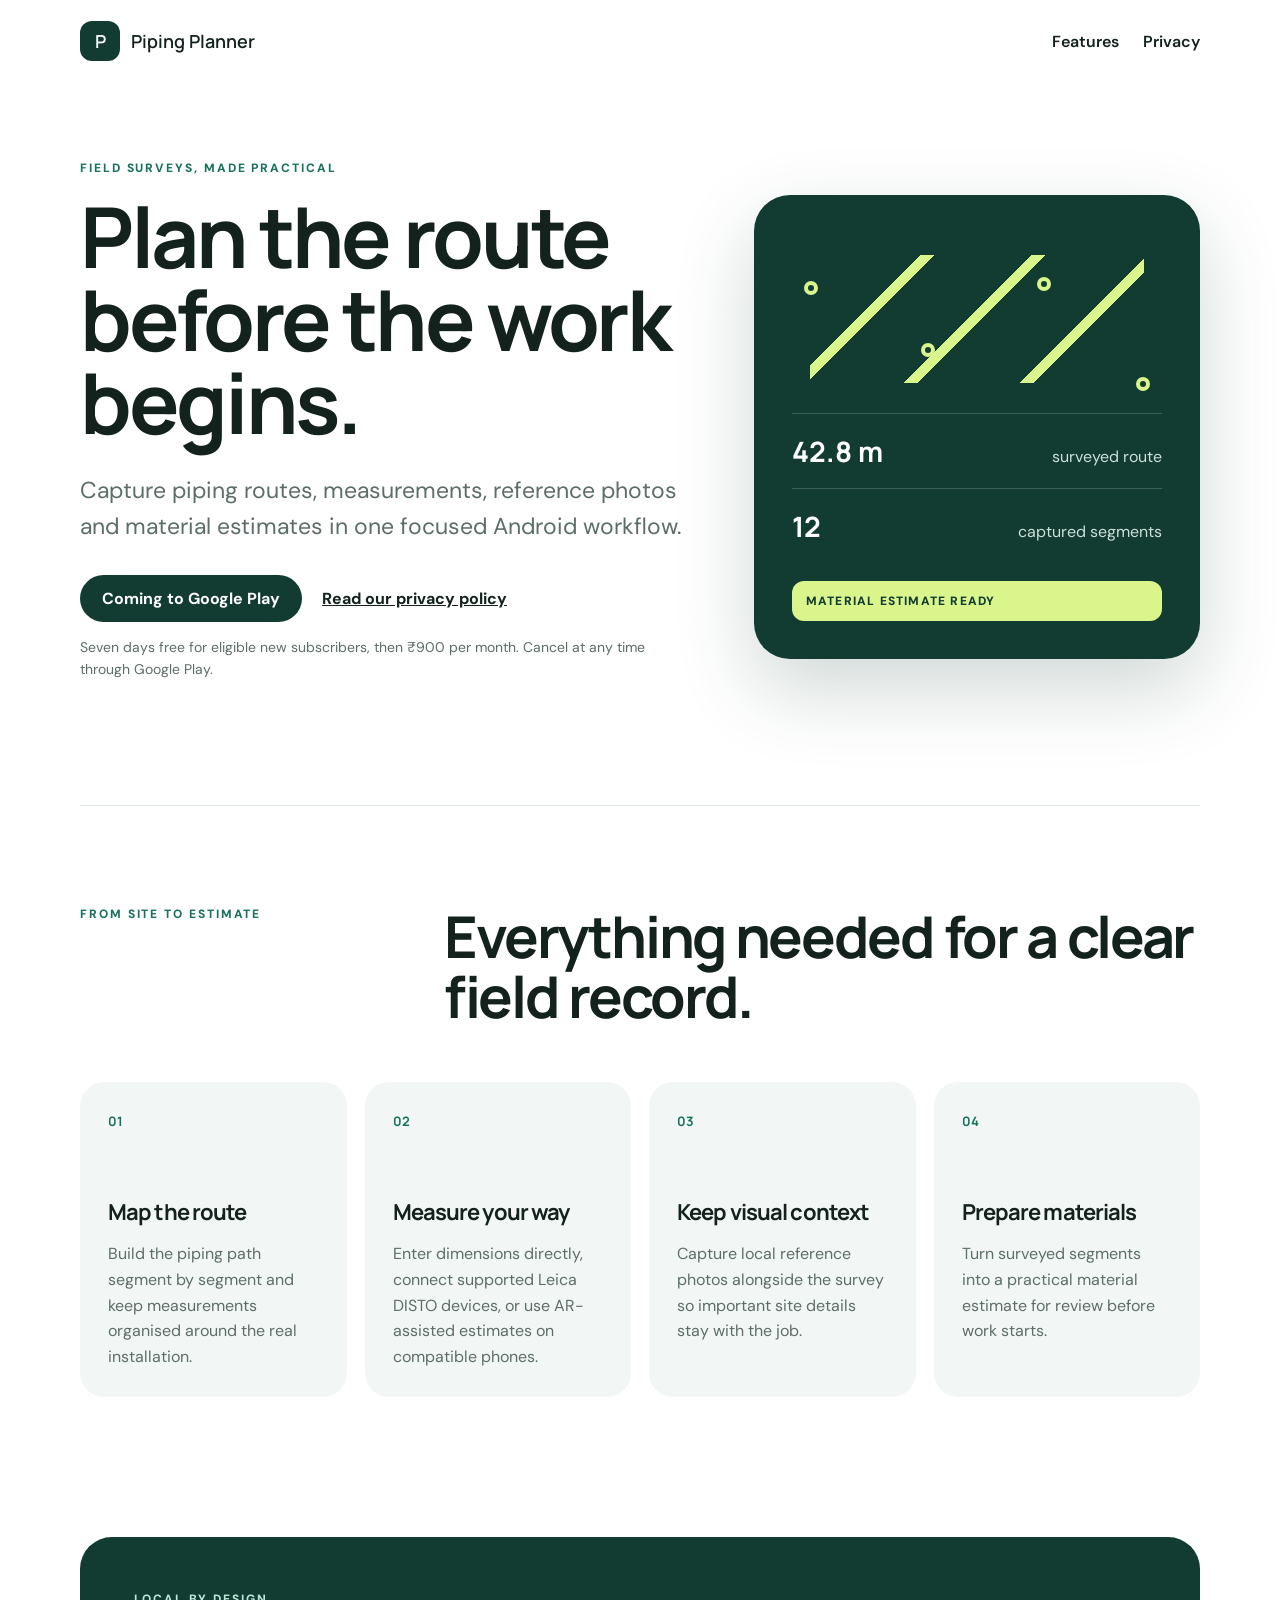
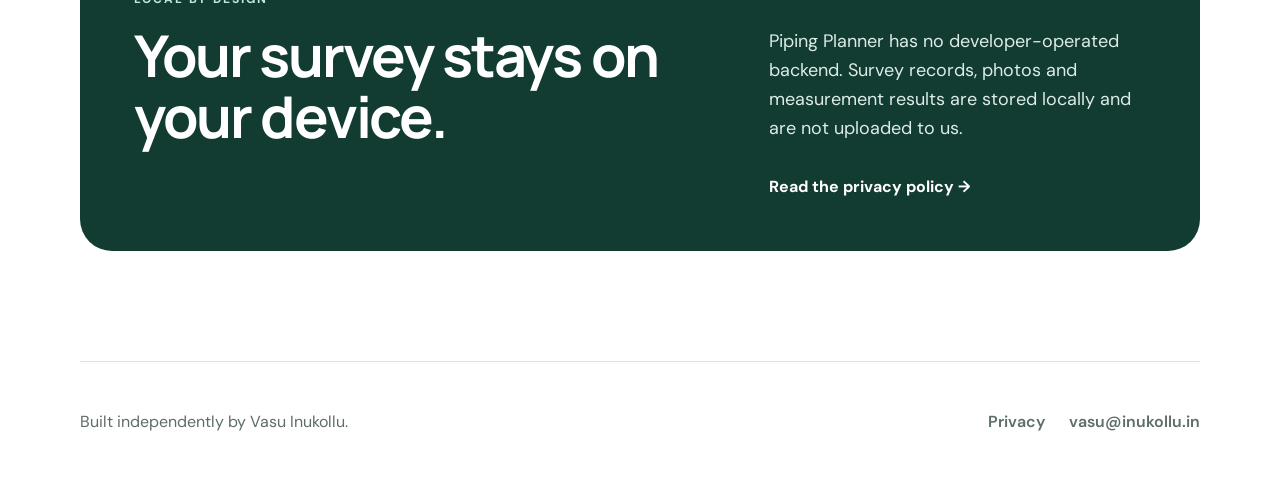
==== index.html @ 53d3d815 "Launch Piping Planner website" ====
<!doctype html>
<html lang="en">
  <head>
    <meta charset="utf-8" />
    <meta name="viewport" content="width=device-width, initial-scale=1" />
    <title>Piping Planner — Plan piping routes with confidence</title>
    <meta name="description" content="Survey piping routes, capture measurements and photos, and prepare practical material estimates from the field." />
    <link rel="canonical" href="https://pipingplanner.inukollu.in/" />
    <meta property="og:title" content="Piping Planner" />
    <meta property="og:description" content="Plan piping routes, capture field measurements and prepare material estimates." />
    <meta property="og:url" content="https://pipingplanner.inukollu.in/" />
    <meta name="theme-color" content="#123b32" />
    <link rel="stylesheet" href="styles.css" />
  </head>
  <body>
    <header class="nav shell">
      <a class="brand" href="./" aria-label="Piping Planner home"><span class="brand-mark" aria-hidden="true">P</span><span>Piping Planner</span></a>
      <nav><a href="#features">Features</a><a href="privacy/">Privacy</a></nav>
    </header>

    <main>
      <section class="hero shell">
        <div class="hero-copy">
          <p class="eyebrow">FIELD SURVEYS, MADE PRACTICAL</p>
          <h1>Plan the route before the work begins.</h1>
          <p class="lede">Capture piping routes, measurements, reference photos and material estimates in one focused Android workflow.</p>
          <div class="actions"><span class="primary">Coming to Google Play</span><a href="privacy/">Read our privacy policy</a></div>
          <p class="trial">Seven days free for eligible new subscribers, then ₹900 per month. Cancel at any time through Google Play.</p>
        </div>
        <div class="route-card" aria-label="Illustration of a planned piping route">
          <div class="route-line"><i></i><i></i><i></i><i></i></div>
          <div class="metric"><strong>42.8 m</strong><span>surveyed route</span></div>
          <div class="metric"><strong>12</strong><span>captured segments</span></div>
          <div class="status">MATERIAL ESTIMATE READY</div>
        </div>
      </section>

      <section class="features shell" id="features">
        <div class="section-heading"><p class="eyebrow">FROM SITE TO ESTIMATE</p><h2>Everything needed for a clear field record.</h2></div>
        <div class="feature-grid">
          <article><span>01</span><h3>Map the route</h3><p>Build the piping path segment by segment and keep measurements organised around the real installation.</p></article>
          <article><span>02</span><h3>Measure your way</h3><p>Enter dimensions directly, connect supported Leica DISTO devices, or use AR-assisted estimates on compatible phones.</p></article>
          <article><span>03</span><h3>Keep visual context</h3><p>Capture local reference photos alongside the survey so important site details stay with the job.</p></article>
          <article><span>04</span><h3>Prepare materials</h3><p>Turn surveyed segments into a practical material estimate for review before work starts.</p></article>
        </div>
      </section>

      <section class="privacy-callout shell">
        <div><p class="eyebrow">LOCAL BY DESIGN</p><h2>Your survey stays on your device.</h2></div>
        <p>Piping Planner has no developer-operated backend. Survey records, photos and measurement results are stored locally and are not uploaded to us.</p>
        <a href="privacy/">Read the privacy policy <span aria-hidden="true">→</span></a>
      </section>
    </main>

    <footer class="shell"><p>Built independently by Vasu Inukollu.</p><div><a href="privacy/">Privacy</a><a href="mailto:vasu@inukollu.in">vasu@inukollu.in</a></div></footer>
  </body>
</html>
---- styles.css ----
@import url('https://fonts.googleapis.com/css2?family=DM+Sans:wght@400;500;600;700&family=Manrope:wght@600;700;800&display=swap');
:root{--green:#123b32;--mint:#bce6d8;--lime:#d9f58c;--ink:#14221e;--muted:#5d6d67;--line:#dbe5e1;--soft:#f2f7f5;--white:#fff}*{box-sizing:border-box}html{scroll-behavior:smooth}body{margin:0;color:var(--ink);background:var(--white);font-family:'DM Sans',sans-serif}a{color:inherit}.shell{width:min(1120px,calc(100% - 40px));margin-inline:auto}.nav{height:82px;display:flex;align-items:center;justify-content:space-between}.nav nav,.nav>div,footer div{display:flex;gap:24px}.nav a,footer a{text-decoration:none;font-weight:600}.brand{display:flex;align-items:center;gap:11px;font:700 18px 'Manrope',sans-serif}.brand-mark{display:grid;place-items:center;width:40px;height:40px;color:white;background:var(--green);border-radius:12px}.hero{min-height:650px;display:grid;grid-template-columns:1.15fr .85fr;gap:70px;align-items:center;padding-block:78px 110px}.eyebrow{margin:0 0 18px;color:#19725e;font-size:12px;font-weight:800;letter-spacing:.16em}h1,h2,h3{margin:0;font-family:'Manrope',sans-serif;letter-spacing:-.04em}h1{font-size:clamp(48px,7vw,84px);line-height:.99}.lede{max-width:680px;margin:30px 0;color:var(--muted);font-size:clamp(19px,2vw,23px);line-height:1.55}.actions{display:flex;align-items:center;gap:20px;flex-wrap:wrap}.actions a{font-weight:700}.primary{display:inline-flex;padding:13px 22px;border-radius:999px;color:white;background:var(--green);font-weight:700}.trial{max-width:620px;color:var(--muted);font-size:14px;line-height:1.6}.route-card{padding:38px;border-radius:36px;background:var(--green);color:white;box-shadow:0 30px 80px rgba(18,59,50,.2)}.route-line{height:180px;position:relative}.route-line:before{content:"";position:absolute;inset:22px 18px 30px;background:linear-gradient(135deg,transparent 24%,var(--lime) 24% 27%,transparent 27% 48%,var(--lime) 48% 51%,transparent 51% 73%,var(--lime) 73% 76%,transparent 76%)}.route-line i{position:absolute;width:14px;height:14px;border:4px solid var(--lime);background:var(--green);border-radius:50%}.route-line i:nth-child(1){left:12px;top:48px}.route-line i:nth-child(2){left:35%;top:110px}.route-line i:nth-child(3){right:30%;top:44px}.route-line i:nth-child(4){right:12px;bottom:22px}.metric{display:flex;align-items:baseline;justify-content:space-between;padding:18px 0;border-top:1px solid rgba(255,255,255,.18)}.metric strong{font:700 28px 'Manrope',sans-serif}.metric span{color:#cce0d9}.status{margin-top:18px;padding:12px 14px;color:var(--green);background:var(--lime);border-radius:12px;font-size:12px;font-weight:800;letter-spacing:.1em}.features{padding-block:100px;border-top:1px solid var(--line)}.section-heading{display:grid;grid-template-columns:.65fr 1.35fr;margin-bottom:56px}.section-heading h2,.privacy-callout h2{font-size:clamp(34px,4.5vw,58px);line-height:1.05}.feature-grid{display:grid;grid-template-columns:repeat(4,1fr);gap:18px}.feature-grid article{min-height:280px;padding:28px;background:var(--soft);border-radius:24px}.feature-grid span{color:#19725e;font:700 13px 'Manrope',sans-serif}.feature-grid h3{margin:66px 0 14px;font-size:22px}.feature-grid p{margin:0;color:var(--muted);line-height:1.6}.privacy-callout{margin-block:40px 110px;padding:54px;display:grid;grid-template-columns:1.2fr .8fr;gap:30px 70px;color:white;background:var(--green);border-radius:32px}.privacy-callout .eyebrow{color:var(--mint)}.privacy-callout>p{margin:36px 0 0;color:#dcece7;font-size:18px;line-height:1.6}.privacy-callout a{grid-column:2;width:max-content;font-weight:700;text-decoration:none}footer{min-height:120px;display:flex;align-items:center;justify-content:space-between;border-top:1px solid var(--line);color:var(--muted)}.policy{max-width:800px;padding-block:80px 120px}.policy h1{font-size:clamp(42px,6vw,68px);margin-bottom:18px}.policy .updated{margin-bottom:52px}.policy h2{margin:48px 0 14px;font-size:27px}.policy p{color:#46564f;font-size:17px;line-height:1.75}.policy a{color:#14705a;font-weight:600}@media(max-width:820px){.hero{grid-template-columns:1fr;min-height:auto;padding-top:50px}.route-card{max-width:480px}.section-heading,.privacy-callout{grid-template-columns:1fr}.feature-grid{grid-template-columns:repeat(2,1fr)}.privacy-callout a{grid-column:1}}@media(max-width:520px){.shell{width:min(100% - 28px,1120px)}.nav{height:70px}.nav nav{gap:16px}.hero{padding-block:44px 72px;gap:44px}h1{font-size:46px}.feature-grid{grid-template-columns:1fr}.features{padding-block:72px}.privacy-callout{margin-bottom:72px;padding:32px 24px;border-radius:24px}footer{align-items:flex-start;flex-direction:column;justify-content:center;gap:14px;padding-block:28px}}
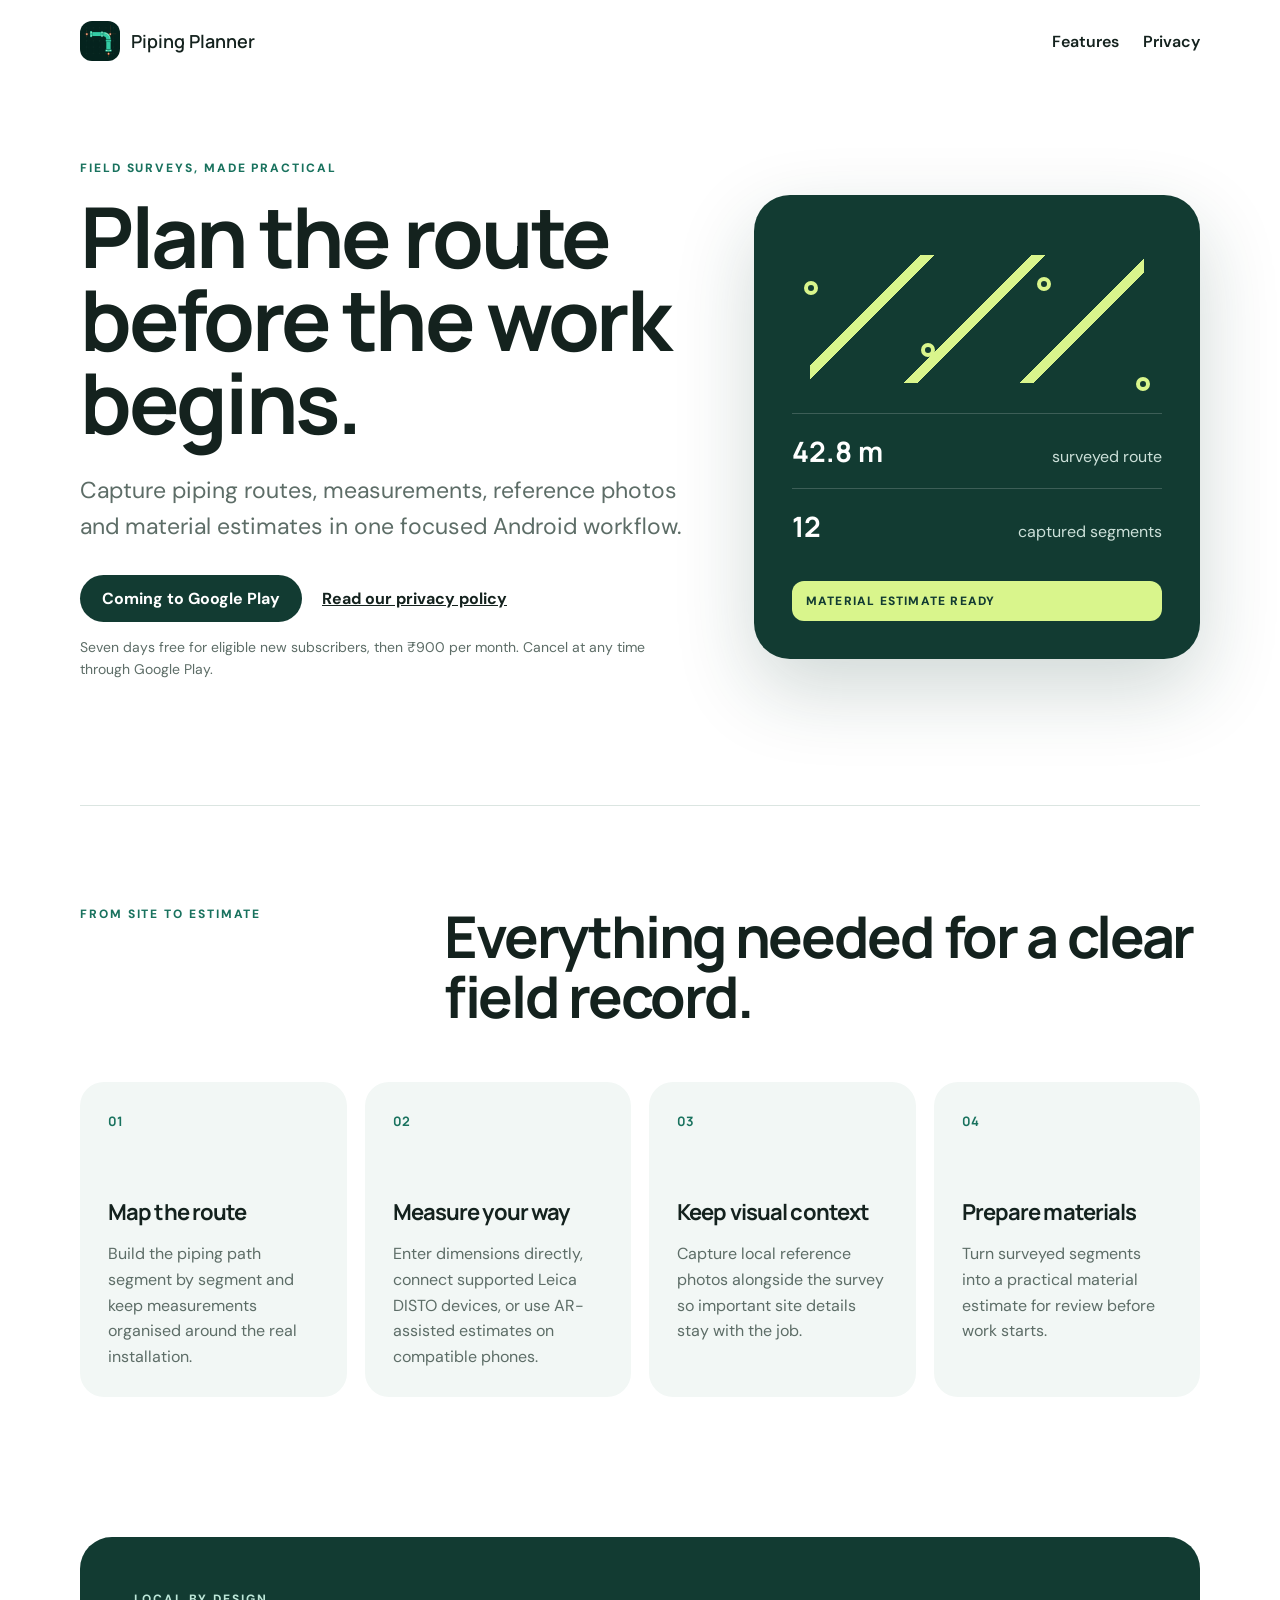
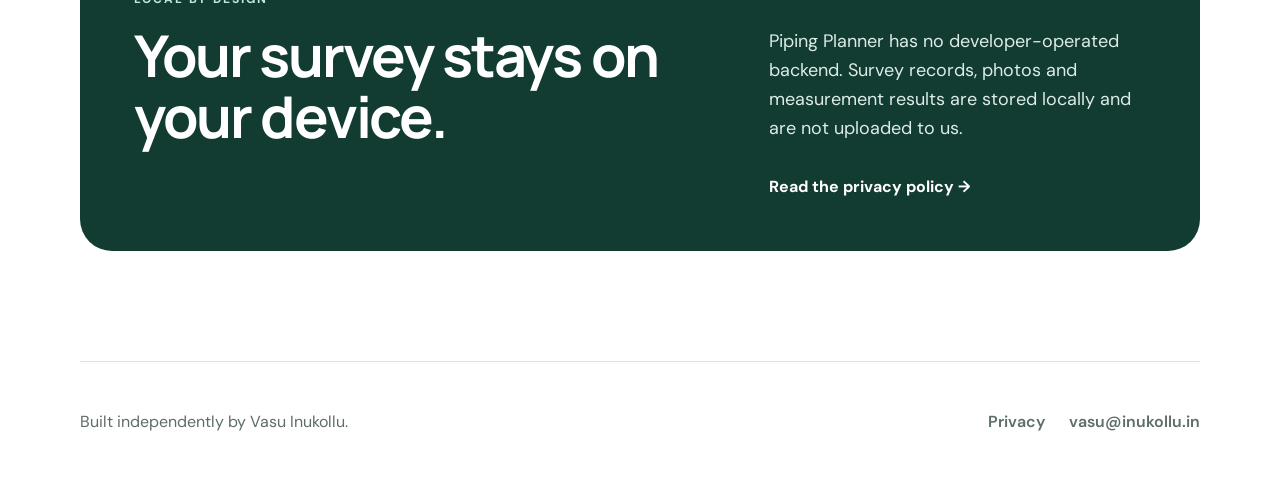
==== commit 62620d36: "Use app icon on website" ====
--- a/index.html
+++ b/index.html
@@ -9,12 +9,15 @@
     <meta property="og:title" content="Piping Planner" />
     <meta property="og:description" content="Plan piping routes, capture field measurements and prepare material estimates." />
     <meta property="og:url" content="https://pipingplanner.inukollu.in/" />
+    <meta property="og:image" content="https://pipingplanner.inukollu.in/assets/app-icon.png" />
     <meta name="theme-color" content="#123b32" />
+    <link rel="icon" type="image/png" href="assets/app-icon.png" />
+    <link rel="apple-touch-icon" href="assets/app-icon.png" />
     <link rel="stylesheet" href="styles.css" />
   </head>
   <body>
     <header class="nav shell">
-      <a class="brand" href="./" aria-label="Piping Planner home"><span class="brand-mark" aria-hidden="true">P</span><span>Piping Planner</span></a>
+      <a class="brand" href="./" aria-label="Piping Planner home"><img class="brand-mark" src="assets/app-icon.png" alt="" /><span>Piping Planner</span></a>
       <nav><a href="#features">Features</a><a href="privacy/">Privacy</a></nav>
     </header>
 
--- a/styles.css
+++ b/styles.css
@@ -1,2 +1,2 @@
 @import url('https://fonts.googleapis.com/css2?family=DM+Sans:wght@400;500;600;700&family=Manrope:wght@600;700;800&display=swap');
-:root{--green:#123b32;--mint:#bce6d8;--lime:#d9f58c;--ink:#14221e;--muted:#5d6d67;--line:#dbe5e1;--soft:#f2f7f5;--white:#fff}*{box-sizing:border-box}html{scroll-behavior:smooth}body{margin:0;color:var(--ink);background:var(--white);font-family:'DM Sans',sans-serif}a{color:inherit}.shell{width:min(1120px,calc(100% - 40px));margin-inline:auto}.nav{height:82px;display:flex;align-items:center;justify-content:space-between}.nav nav,.nav>div,footer div{display:flex;gap:24px}.nav a,footer a{text-decoration:none;font-weight:600}.brand{display:flex;align-items:center;gap:11px;font:700 18px 'Manrope',sans-serif}.brand-mark{display:grid;place-items:center;width:40px;height:40px;color:white;background:var(--green);border-radius:12px}.hero{min-height:650px;display:grid;grid-template-columns:1.15fr .85fr;gap:70px;align-items:center;padding-block:78px 110px}.eyebrow{margin:0 0 18px;color:#19725e;font-size:12px;font-weight:800;letter-spacing:.16em}h1,h2,h3{margin:0;font-family:'Manrope',sans-serif;letter-spacing:-.04em}h1{font-size:clamp(48px,7vw,84px);line-height:.99}.lede{max-width:680px;margin:30px 0;color:var(--muted);font-size:clamp(19px,2vw,23px);line-height:1.55}.actions{display:flex;align-items:center;gap:20px;flex-wrap:wrap}.actions a{font-weight:700}.primary{display:inline-flex;padding:13px 22px;border-radius:999px;color:white;background:var(--green);font-weight:700}.trial{max-width:620px;color:var(--muted);font-size:14px;line-height:1.6}.route-card{padding:38px;border-radius:36px;background:var(--green);color:white;box-shadow:0 30px 80px rgba(18,59,50,.2)}.route-line{height:180px;position:relative}.route-line:before{content:"";position:absolute;inset:22px 18px 30px;background:linear-gradient(135deg,transparent 24%,var(--lime) 24% 27%,transparent 27% 48%,var(--lime) 48% 51%,transparent 51% 73%,var(--lime) 73% 76%,transparent 76%)}.route-line i{position:absolute;width:14px;height:14px;border:4px solid var(--lime);background:var(--green);border-radius:50%}.route-line i:nth-child(1){left:12px;top:48px}.route-line i:nth-child(2){left:35%;top:110px}.route-line i:nth-child(3){right:30%;top:44px}.route-line i:nth-child(4){right:12px;bottom:22px}.metric{display:flex;align-items:baseline;justify-content:space-between;padding:18px 0;border-top:1px solid rgba(255,255,255,.18)}.metric strong{font:700 28px 'Manrope',sans-serif}.metric span{color:#cce0d9}.status{margin-top:18px;padding:12px 14px;color:var(--green);background:var(--lime);border-radius:12px;font-size:12px;font-weight:800;letter-spacing:.1em}.features{padding-block:100px;border-top:1px solid var(--line)}.section-heading{display:grid;grid-template-columns:.65fr 1.35fr;margin-bottom:56px}.section-heading h2,.privacy-callout h2{font-size:clamp(34px,4.5vw,58px);line-height:1.05}.feature-grid{display:grid;grid-template-columns:repeat(4,1fr);gap:18px}.feature-grid article{min-height:280px;padding:28px;background:var(--soft);border-radius:24px}.feature-grid span{color:#19725e;font:700 13px 'Manrope',sans-serif}.feature-grid h3{margin:66px 0 14px;font-size:22px}.feature-grid p{margin:0;color:var(--muted);line-height:1.6}.privacy-callout{margin-block:40px 110px;padding:54px;display:grid;grid-template-columns:1.2fr .8fr;gap:30px 70px;color:white;background:var(--green);border-radius:32px}.privacy-callout .eyebrow{color:var(--mint)}.privacy-callout>p{margin:36px 0 0;color:#dcece7;font-size:18px;line-height:1.6}.privacy-callout a{grid-column:2;width:max-content;font-weight:700;text-decoration:none}footer{min-height:120px;display:flex;align-items:center;justify-content:space-between;border-top:1px solid var(--line);color:var(--muted)}.policy{max-width:800px;padding-block:80px 120px}.policy h1{font-size:clamp(42px,6vw,68px);margin-bottom:18px}.policy .updated{margin-bottom:52px}.policy h2{margin:48px 0 14px;font-size:27px}.policy p{color:#46564f;font-size:17px;line-height:1.75}.policy a{color:#14705a;font-weight:600}@media(max-width:820px){.hero{grid-template-columns:1fr;min-height:auto;padding-top:50px}.route-card{max-width:480px}.section-heading,.privacy-callout{grid-template-columns:1fr}.feature-grid{grid-template-columns:repeat(2,1fr)}.privacy-callout a{grid-column:1}}@media(max-width:520px){.shell{width:min(100% - 28px,1120px)}.nav{height:70px}.nav nav{gap:16px}.hero{padding-block:44px 72px;gap:44px}h1{font-size:46px}.feature-grid{grid-template-columns:1fr}.features{padding-block:72px}.privacy-callout{margin-bottom:72px;padding:32px 24px;border-radius:24px}footer{align-items:flex-start;flex-direction:column;justify-content:center;gap:14px;padding-block:28px}}
+:root{--green:#123b32;--mint:#bce6d8;--lime:#d9f58c;--ink:#14221e;--muted:#5d6d67;--line:#dbe5e1;--soft:#f2f7f5;--white:#fff}*{box-sizing:border-box}html{scroll-behavior:smooth}body{margin:0;color:var(--ink);background:var(--white);font-family:'DM Sans',sans-serif}a{color:inherit}.shell{width:min(1120px,calc(100% - 40px));margin-inline:auto}.nav{height:82px;display:flex;align-items:center;justify-content:space-between}.nav nav,.nav>div,footer div{display:flex;gap:24px}.nav a,footer a{text-decoration:none;font-weight:600}.brand{display:flex;align-items:center;gap:11px;font:700 18px 'Manrope',sans-serif}.brand-mark{display:block;width:40px;height:40px;object-fit:cover;border-radius:12px}.hero{min-height:650px;display:grid;grid-template-columns:1.15fr .85fr;gap:70px;align-items:center;padding-block:78px 110px}.eyebrow{margin:0 0 18px;color:#19725e;font-size:12px;font-weight:800;letter-spacing:.16em}h1,h2,h3{margin:0;font-family:'Manrope',sans-serif;letter-spacing:-.04em}h1{font-size:clamp(48px,7vw,84px);line-height:.99}.lede{max-width:680px;margin:30px 0;color:var(--muted);font-size:clamp(19px,2vw,23px);line-height:1.55}.actions{display:flex;align-items:center;gap:20px;flex-wrap:wrap}.actions a{font-weight:700}.primary{display:inline-flex;padding:13px 22px;border-radius:999px;color:white;background:var(--green);font-weight:700}.trial{max-width:620px;color:var(--muted);font-size:14px;line-height:1.6}.route-card{padding:38px;border-radius:36px;background:var(--green);color:white;box-shadow:0 30px 80px rgba(18,59,50,.2)}.route-line{height:180px;position:relative}.route-line:before{content:"";position:absolute;inset:22px 18px 30px;background:linear-gradient(135deg,transparent 24%,var(--lime) 24% 27%,transparent 27% 48%,var(--lime) 48% 51%,transparent 51% 73%,var(--lime) 73% 76%,transparent 76%)}.route-line i{position:absolute;width:14px;height:14px;border:4px solid var(--lime);background:var(--green);border-radius:50%}.route-line i:nth-child(1){left:12px;top:48px}.route-line i:nth-child(2){left:35%;top:110px}.route-line i:nth-child(3){right:30%;top:44px}.route-line i:nth-child(4){right:12px;bottom:22px}.metric{display:flex;align-items:baseline;justify-content:space-between;padding:18px 0;border-top:1px solid rgba(255,255,255,.18)}.metric strong{font:700 28px 'Manrope',sans-serif}.metric span{color:#cce0d9}.status{margin-top:18px;padding:12px 14px;color:var(--green);background:var(--lime);border-radius:12px;font-size:12px;font-weight:800;letter-spacing:.1em}.features{padding-block:100px;border-top:1px solid var(--line)}.section-heading{display:grid;grid-template-columns:.65fr 1.35fr;margin-bottom:56px}.section-heading h2,.privacy-callout h2{font-size:clamp(34px,4.5vw,58px);line-height:1.05}.feature-grid{display:grid;grid-template-columns:repeat(4,1fr);gap:18px}.feature-grid article{min-height:280px;padding:28px;background:var(--soft);border-radius:24px}.feature-grid span{color:#19725e;font:700 13px 'Manrope',sans-serif}.feature-grid h3{margin:66px 0 14px;font-size:22px}.feature-grid p{margin:0;color:var(--muted);line-height:1.6}.privacy-callout{margin-block:40px 110px;padding:54px;display:grid;grid-template-columns:1.2fr .8fr;gap:30px 70px;color:white;background:var(--green);border-radius:32px}.privacy-callout .eyebrow{color:var(--mint)}.privacy-callout>p{margin:36px 0 0;color:#dcece7;font-size:18px;line-height:1.6}.privacy-callout a{grid-column:2;width:max-content;font-weight:700;text-decoration:none}footer{min-height:120px;display:flex;align-items:center;justify-content:space-between;border-top:1px solid var(--line);color:var(--muted)}.policy{max-width:800px;padding-block:80px 120px}.policy h1{font-size:clamp(42px,6vw,68px);margin-bottom:18px}.policy .updated{margin-bottom:52px}.policy h2{margin:48px 0 14px;font-size:27px}.policy p{color:#46564f;font-size:17px;line-height:1.75}.policy a{color:#14705a;font-weight:600}@media(max-width:820px){.hero{grid-template-columns:1fr;min-height:auto;padding-top:50px}.route-card{max-width:480px}.section-heading,.privacy-callout{grid-template-columns:1fr}.feature-grid{grid-template-columns:repeat(2,1fr)}.privacy-callout a{grid-column:1}}@media(max-width:520px){.shell{width:min(100% - 28px,1120px)}.nav{height:70px}.nav nav{gap:16px}.hero{padding-block:44px 72px;gap:44px}h1{font-size:46px}.feature-grid{grid-template-columns:1fr}.features{padding-block:72px}.privacy-callout{margin-bottom:72px;padding:32px 24px;border-radius:24px}footer{align-items:flex-start;flex-direction:column;justify-content:center;gap:14px;padding-block:28px}}
